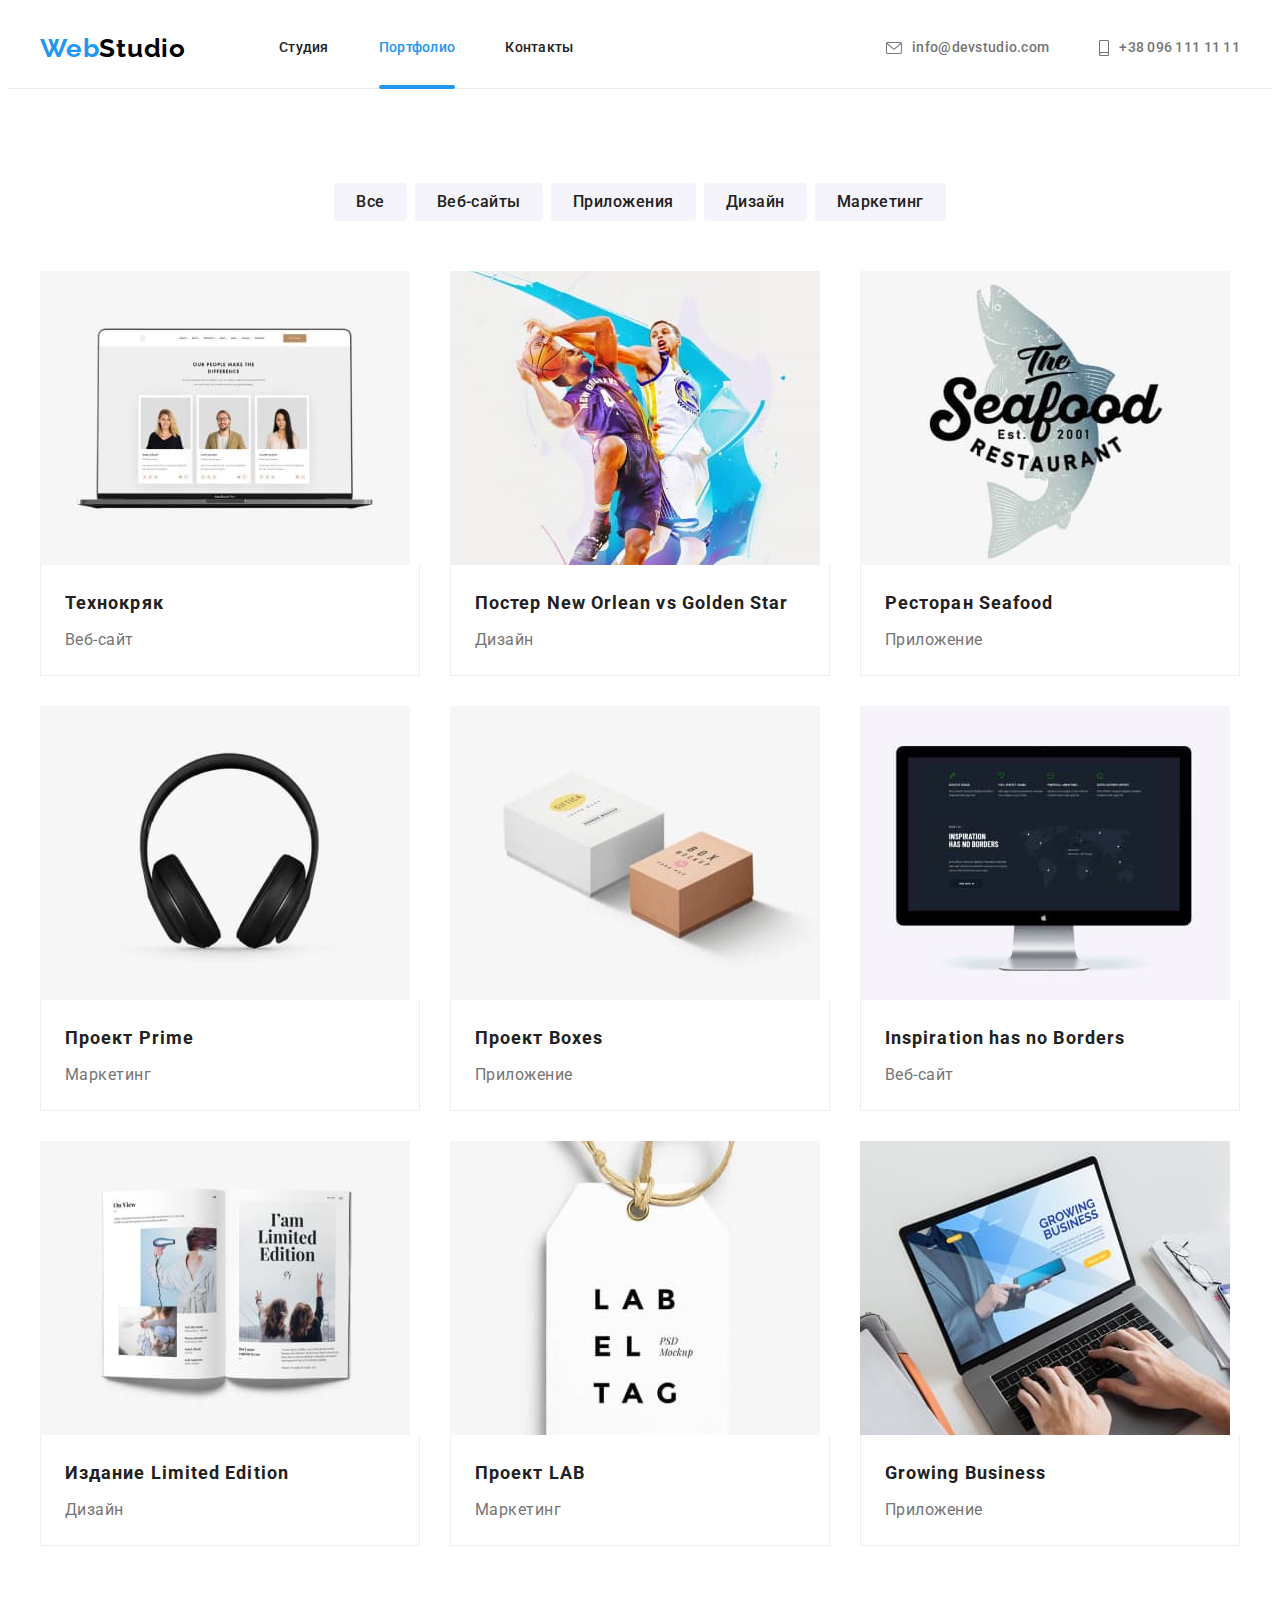
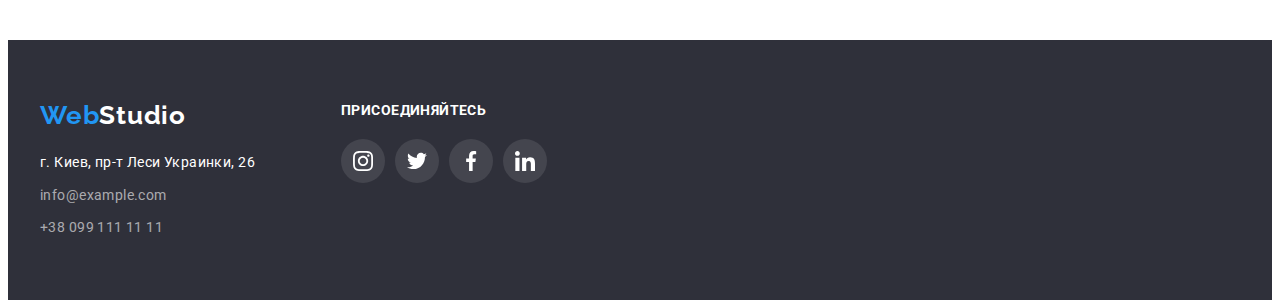
==== portfolio.html @ 13190b8b "Добавляет файлы из ДЗ-05" ====
<!DOCTYPE html>
<html lang="ru">
  <head>
    <meta charset="UTF-8" />
    <meta http-equiv="X-UA-Compatible" content="IE=edge" />
    <meta name="viewport" content="width=device-width, initial-scale=1.0" />
    <title>Портфолио</title>
    <link rel="preconnect" href="https://fonts.googleapis.com" />
    <link rel="preconnect" href="https://fonts.gstatic.com" crossorigin />
    <link
      href="https://fonts.googleapis.com/css2?family=Raleway:wght@700&family=Roboto:wght@400;500;700;900&display=swap"
      rel="stylesheet"
    />
    <link
      rel="stylesheet"
      href="https://cdnjs.cloudflare.com/ajax/libs/modern-normalize/1.1.0/modern-normalize.min.css"
      integrity="sha512-wpPYUAdjBVSE4KJnH1VR1HeZfpl1ub8YT/NKx4PuQ5NmX2tKuGu6U/JRp5y+Y8XG2tV+wKQpNHVUX03MfMFn9Q=="
      crossorigin="anonymous"
      referrerpolicy="no-referrer"
    />
    <link rel="stylesheet" href="./css/styles.css" />
  </head>
  <body>
    <!-- Шапка страницы -->
    <header class="page-header">
      <div class="container header-items">
        <nav class="main-nav">
          <a class="logo" href="./index.html"><span>Web</span>Studio</a>
          <ul class="nav-list">
            <li class="nav-list-item">
              <a class="link" href="./index.html">Студия</a>
            </li>
            <li class="nav-list-item">
              <a class="link current" href="./portfolio.html">Портфолио</a>
            </li>
            <li class="nav-list-item">
              <a class="link" href="">Контакты</a>
            </li>
          </ul>
        </nav>
        <ul class="contacts">
          <li class="contacts-item">
            <a class="contacts-link" href="mailto:info@devstudio.com">
              <svg class="icon-mail" width="16" height="12">
                <use href="./images/icons.svg#icon-mail"></use>
              </svg>
              info@devstudio.com
            </a>
          </li>
          <li class="contacts-item">
            <a class="contacts-link" href="tel:+380961111111">
              <svg class="icon-smartphone" width="10" height="16">
                <use href="./images/icons.svg#icon-smartphone"></use>
              </svg>
              +38 096 111 11 11
            </a>
          </li>
        </ul>
      </div>
    </header>
    <!-- Основной контент страницы -->
    <main>
      <section class="portfolio section">
        <div class="container">
          <h1 hidden>Примеры работ</h1>
          <ul class="filter-list">
            <li class="filter-list-item">
              <button class="filter-list-btn" type="button">Все</button>
            </li>
            <li class="filter-list-item">
              <button class="filter-list-btn" type="button">Веб-сайты</button>
            </li>
            <li class="filter-list-item">
              <button class="filter-list-btn" type="button">Приложения</button>
            </li>
            <li class="filter-list-item">
              <button class="filter-list-btn" type="button">Дизайн</button>
            </li>
            <li class="filter-list-item">
              <button class="filter-list-btn" type="button">Маркетинг</button>
            </li>
          </ul>
          <ul class="portfolio-list">
            <li class="item">
              <a class="link" href="">
                <div class="portfolio-overlay">
                  <img
                    class="image"
                    src="./images/filter-1.jpg"
                    alt="Веб-сайт на ноутбуке"
                    width="370"
                  />
                  <p class="portfolio-text">
                    Технокряк это современная площадка распространения коронавируса. Компании
                    используют эту платформу для цифрового шпионажа и атак на защищённые сервера
                    конкурентов.
                  </p>
                </div>
                <div class="portfolio-desc">
                  <h2 class="title">Технокряк</h2>
                  <p class="text">Веб-сайт</p>
                </div>
              </a>
            </li>
            <li class="item">
              <a class="link" href="">
                <div class="portfolio-overlay">
                  <img
                    class="image"
                    src="./images/filter-2.jpg"
                    alt="Постер с баскетболистами"
                    width="370"
                  />
                  <p class="portfolio-text">
                    Технокряк это современная площадка распространения коронавируса. Компании
                    используют эту платформу для цифрового шпионажа и атак на защищённые сервера
                    конкурентов.
                  </p>
                </div>
                <div class="portfolio-desc">
                  <h2 class="title">Постер New Orlean vs Golden Star</h2>
                  <p class="text">Дизайн</p>
                </div>
              </a>
            </li>
            <li class="item">
              <a class="link" href="">
                <div class="portfolio-overlay">
                  <img
                    class="image"
                    src="./images/filter-3.jpg"
                    alt="Логотип ресторана"
                    width="370"
                  />
                  <p class="portfolio-text">
                    Технокряк это современная площадка распространения коронавируса. Компании
                    используют эту платформу для цифрового шпионажа и атак на защищённые сервера
                    конкурентов.
                  </p>
                </div>
                <div class="portfolio-desc">
                  <h2 class="title">Ресторан Seafood</h2>
                  <p class="text">Приложение</p>
                </div>
              </a>
            </li>
            <li class="item">
              <a class="link" href="">
                <div class="portfolio-overlay">
                  <img class="image" src="./images/filter-4.jpg" alt="Наушники" width="370" />
                  <p class="portfolio-text">
                    Технокряк это современная площадка распространения коронавируса. Компании
                    используют эту платформу для цифрового шпионажа и атак на защищённые сервера
                    конкурентов.
                  </p>
                </div>
                <div class="portfolio-desc">
                  <h2 class="title">Проект Prime</h2>
                  <p class="text">Маркетинг</p>
                </div>
              </a>
            </li>
            <li class="item">
              <a class="link" href="">
                <div class="portfolio-overlay">
                  <img class="image" src="./images/filter-5.jpg" alt="Две коробки" width="370" />
                  <p class="portfolio-text">
                    Технокряк это современная площадка распространения коронавируса. Компании
                    используют эту платформу для цифрового шпионажа и атак на защищённые сервера
                    конкурентов.
                  </p>
                </div>
                <div class="portfolio-desc">
                  <h2 class="title">Проект Boxes</h2>
                  <p class="text">Приложение</p>
                </div>
              </a>
            </li>
            <li class="item">
              <a class="link" href="">
                <div class="portfolio-overlay">
                  <img
                    class="image"
                    src="./images/filter-6.jpg"
                    alt="Веб-сайт на мониторе"
                    width="370"
                  />
                  <p class="portfolio-text">
                    Технокряк это современная площадка распространения коронавируса. Компании
                    используют эту платформу для цифрового шпионажа и атак на защищённые сервера
                    конкурентов.
                  </p>
                </div>
                <div class="portfolio-desc">
                  <h2 class="title" lang="en">Inspiration has no Borders</h2>
                  <p class="text">Веб-сайт</p>
                </div>
              </a>
            </li>
            <li class="item">
              <a class="link" href="">
                <div class="portfolio-overlay">
                  <img
                    class="image"
                    src="./images/filter-7.jpg"
                    alt="Открытый журнал"
                    width="370"
                  />
                  <p class="portfolio-text">
                    Технокряк это современная площадка распространения коронавируса. Компании
                    используют эту платформу для цифрового шпионажа и атак на защищённые сервера
                    конкурентов.
                  </p>
                </div>
                <div class="portfolio-desc">
                  <h2 class="title">Издание Limited Edition</h2>
                  <p class="text">Дизайн</p>
                </div>
              </a>
            </li>
            <li class="item">
              <a class="link" href="">
                <div class="portfolio-overlay">
                  <img
                    class="image"
                    src="./images/filter-8.jpg"
                    alt="Бирка с названием проекта"
                    width="370"
                  />
                  <p class="portfolio-text">
                    Технокряк это современная площадка распространения коронавируса. Компании
                    используют эту платформу для цифрового шпионажа и атак на защищённые сервера
                    конкурентов.
                  </p>
                </div>
                <div class="portfolio-desc">
                  <h2 class="title">Проект LAB</h2>
                  <p class="text">Маркетинг</p>
                </div>
              </a>
            </li>
            <li class="item">
              <a class="link" href="">
                <div class="portfolio-overlay">
                  <img
                    class="image"
                    src="./images/filter-9.jpg"
                    alt="Приложение на ноутбуке"
                    width="370"
                  />
                  <p class="portfolio-text">
                    Технокряк это современная площадка распространения коронавируса. Компании
                    используют эту платформу для цифрового шпионажа и атак на защищённые сервера
                    конкурентов.
                  </p>
                </div>
                <div class="portfolio-desc">
                  <h2 class="title" lang="en">Growing Business</h2>
                  <p class="text">Приложение</p>
                </div>
              </a>
            </li>
          </ul>
        </div>
      </section>
    </main>
    <!-- Подвал сайта -->
    <footer class="page-footer">
      <div class="container footer-container">
        <div class="footer-left">
          <a class="logo footer-logo" href="./index.html"><span>Web</span>Studio</a>
          <address>
            <ul class="footer-contacts">
              <li class="item">
                <a
                  class="map"
                  href="https://goo.gl/maps/FamfgwnyAjWvc73h8"
                  target="_blank"
                  rel="norefferer noopener"
                  >г. Киев, пр-т Леси Украинки, 26
                </a>
              </li>
              <li class="item">
                <a class="footer-contacts-item" href="mailto:info@example.com">info@example.com</a>
              </li>
              <li class="item">
                <a class="footer-contacts-item" href="tel:+380991111111">+38 099 111 11 11</a>
              </li>
            </ul>
          </address>
        </div>
        <div class="footer-social">
          <b class="text">присоединяйтесь</b>
          <ul class="social-list">
            <li class="social-list-item">
              <a href="" class="social-link footer-social-link">
                <svg class="social-icon footer-social-icon" width="20" height="20">
                  <use href="./images/icons.svg#icon-instagram"></use>
                </svg>
              </a>
            </li>
            <li class="social-list-item">
              <a href="" class="social-link footer-social-link">
                <svg class="social-icon footer-social-icon" width="20" height="20">
                  <use href="./images/icons.svg#icon-twitter"></use>
                </svg>
              </a>
            </li>
            <li class="social-list-item">
              <a href="" class="social-link footer-social-link">
                <svg class="social-icon footer-social-icon" width="20" height="20">
                  <use href="./images/icons.svg#icon-facebook"></use>
                </svg>
              </a>
            </li>
            <li class="social-list-item">
              <a href="" class="social-link footer-social-link">
                <svg class="social-icon footer-social-icon" width="20" height="20">
                  <use href="./images/icons.svg#icon-linkedin"></use>
                </svg>
              </a>
            </li>
          </ul>
        </div>
      </div>
    </footer>
  </body>
</html>
---- css/styles.css ----
/* Палитра цветов текста:
основной цвет текста: #757575
вторичный цвет текста: #212121
цвет акцента: #2196F3
чёрный цвет: #000000
белый цвет: #ffffff
белый прозначный цвет: rgba(255, 255, 255, 0.6) */

/* Палитра цветов фона:
белый фон: #ffffff;
фон секции герой и футера: #2F303A
фон секции команда: #F5F4FA */

:root {
  --main-text-color: #757575;
  --title-text-color: #212121;
  --accent-color: #2196f3;
  --black-color: #000000;
  --white-color: #ffffff;
  --white-alpha-color: rgba(255, 255, 255, 0.6);

  --bg-dark-color: #2f303a;
  --bg-grey-color: #f5f4fa;
}

body {
  color: var(--main-text-color);

  font-family: 'Roboto', sans-serif;
}

ul {
  margin: 0;
  padding: 0;
  list-style: none;
}

h1,
h2,
h3,
h4,
h5,
h6,
p {
  margin: 0;
}

a {
  display: block;
}

.container {
  width: 1200px;
  margin-right: auto;
  margin-left: auto;
  padding-right: 15px;
  padding-left: 15px;

  /* outline: 1px solid tomato; */
}

.section {
  padding-top: 94px;
  padding-bottom: 94px;
}

/*-------- Шапка сайта --------*/

.page-header {
  border-bottom: 1px solid #ececec;

  background-color: var(--white-color);
}

.header-items {
  display: flex;
}

/*-------- Логотип --------*/

.logo {
  margin-right: 93px;

  color: var(--black-color);

  font-family: 'Raleway', sans-serif;
  font-weight: 700;
  font-size: 26px;
  line-height: 1.19;
  letter-spacing: 0.03em;
  text-decoration: none;
}

.logo span {
  color: var(--accent-color);
}

/*-------- Навигация сайта --------*/

.main-nav {
  display: flex;
  align-items: center;
}

.nav-list {
  display: flex;
}

.nav-list-item + .nav-list-item {
  margin-left: 50px;
}

.nav-list .link {
  display: block;
  padding-top: 32px;
  padding-bottom: 32px;

  color: var(--title-text-color);

  font-weight: 500;
  font-size: 14px;
  line-height: 1.14;
  letter-spacing: 0.02em;
  text-decoration: none;

  transition: color 250ms cubic-bezier(0.4, 0, 0.2, 1);
}

.nav-list .link:hover,
.nav-list .link:focus {
  color: var(--accent-color);
}

.nav-list .current {
  position: relative;

  color: var(--accent-color);
}

.nav-list .current::after {
  position: absolute;
  left: 0;
  bottom: -1px;

  content: '';
  width: 100%;
  height: 4px;
  border-radius: 2px;

  background-color: var(--accent-color);
}

/*-------- Контакты --------*/

.contacts {
  display: flex;
  margin-left: auto;
}

.contacts-item + .contacts-item {
  margin-left: 50px;
}

.contacts-link {
  display: flex;
  align-items: center;
  padding-top: 32px;
  padding-bottom: 32px;
  color: inherit;

  font-weight: 500;
  font-size: 14px;
  line-height: 1.14;
  letter-spacing: 0.02em;
  text-decoration: none;

  transition: color 250ms cubic-bezier(0.4, 0, 0.2, 1);
}

.contacts-link:hover,
.contacts-link:focus {
  color: var(--accent-color);
}

.icon-mail,
.icon-smartphone {
  fill: var(--main-text-color);
  margin-right: 10px;
}

.contacts-link:hover .icon-mail,
.contacts-link:focus .icon-mail,
.contacts-link:hover .icon-smartphone,
.contacts-link:focus .icon-smartphone {
  fill: var(--accent-color);
}

/*-------- Секция герой --------*/

.hero {
  max-width: 1600px;
  min-height: 600px;
  margin-left: auto;
  margin-right: auto;
  padding-top: 200px;
  padding-bottom: 200px;

  background-color: var(--bg-dark-color);
  background-image: linear-gradient(rgba(47, 48, 58, 0.4), rgba(47, 48, 58, 0.4)),
    url('../images/hero-bg.jpg');
  background-size: cover;
  background-repeat: no-repeat;
  background-position: center;

  text-align: center;
}

.hero-title {
  width: 696px;
  margin: 0 auto;
  margin-bottom: 30px;

  color: var(--white-color);

  font-weight: 900;
  font-size: 44px;
  line-height: 1.36;
  letter-spacing: 0.06em;
  text-transform: uppercase;
}

.hero-btn {
  min-width: 200px;
  padding: 10px 32px;
  border-radius: 4px;
  border: none;

  background-color: var(--accent-color);
  color: var(--white-color);

  font-family: inherit;
  font-weight: bold;
  font-size: 16px;
  line-height: 1.87;
  letter-spacing: 0.06em;
  cursor: pointer;

  transition: background-color 250ms cubic-bezier(0.4, 0, 0.2, 1);
}

.hero-btn:hover,
.hero-btn:focus {
  background-color: #188ce8;
}

/*-------- Секция особенности --------*/

.features-list {
  display: flex;
}

.features-list-item {
  width: calc((100% - 90px) / 4);
  margin-right: 30px;
}

.features-list-item:last-child {
  margin-right: 0;
}

.features-icon {
  display: flex;
  justify-content: center;
  align-items: center;
  height: 120px;
  margin-bottom: 30px;
  border-radius: 4px;
  background-color: var(--bg-grey-color);
}

.features-list .title {
  margin-bottom: 10px;

  color: var(--title-text-color);

  font-weight: 700;
  font-size: 14px;
  line-height: 1.14;
  letter-spacing: 0.03em;
  text-transform: uppercase;
}

.features-list .text {
  font-size: 14px;
  line-height: 1.71;
  letter-spacing: 0.03em;
}

/*-------- Секция чем мы занимаемся --------*/

.about {
  padding-top: 0;
}

.about-title,
.team-title,
.clients-title {
  margin-bottom: 50px;

  color: var(--title-text-color);

  font-weight: 700;
  font-size: 36px;
  line-height: 1.17;
  letter-spacing: 0.03em;
  text-align: center;
}

.about-list {
  display: flex;
  justify-content: space-between;
}

.about-list-item {
  position: relative;
}

.about-image {
  display: block;
}

.about-desc {
  position: absolute;
  bottom: 0;

  width: 100%;
  padding: 27px 0;

  color: var(--white-color);
  background-color: rgba(47, 48, 58, 0.8);

  font-weight: 700;
  font-size: 14px;
  line-height: 1.14;
  letter-spacing: 0.03em;
  text-align: center;
  text-transform: uppercase;
}

/*-------- Секция наша команда --------*/

.team {
  background-color: var(--bg-grey-color);
}

.team-list {
  display: flex;
  justify-content: space-between;
}

.team-card {
  padding-bottom: 30px;
  border-radius: 0 0 4px 4px;
  box-shadow: 0px 1px 3px rgba(0, 0, 0, 0.12), 0px 1px 1px rgba(0, 0, 0, 0.14),
    0px 2px 1px rgba(0, 0, 0, 0.2);

  background-color: var(--white-color);

  text-align: center;
}

.team-list .photo {
  display: block;
  margin-bottom: 30px;
}

.team-list .name {
  margin-bottom: 10px;

  color: var(--title-text-color);

  font-weight: 500;
  font-size: 16px;
  line-height: 1.19;
  letter-spacing: 0.03em;
}

.team-list .post {
  margin-bottom: 16px;

  font-size: 16px;
  line-height: 1.19;
  letter-spacing: 0.03em;
}

.social-list {
  display: flex;
  justify-content: center;
}

.social-list-item {
  width: 44px;
  height: 44px;
}

.social-list-item + .social-list-item {
  margin-left: 10px;
}

.social-link {
  display: flex;
  justify-content: center;
  align-items: center;
  width: 100%;
  height: 100%;
  border-radius: 50%;

  fill: #afb1b8;

  transition: background-color 250ms cubic-bezier(0.4, 0, 0.2, 1);
}

.social-link:hover,
.social-link:focus {
  background-color: var(--accent-color);
}

.social-icon {
  transition: fill 250ms cubic-bezier(0.4, 0, 0.2, 1);
}

.social-link:hover .social-icon,
.social-link:focus .social-icon {
  fill: var(--white-color);
}

/*-------- Секция клиенты --------*/

.clients-list {
  display: flex;
}

.clients-list-item {
  width: 170px;
  height: 92px;
}

.clients-list-item:not(:last-child) {
  margin-right: 30px;
}

.clients-list-link {
  display: flex;
  justify-content: center;
  align-items: center;
  width: 100%;
  height: 100%;
  border: 1px solid #afb1b8;
  border-radius: 4px;

  transition: border-color 250ms cubic-bezier(0.4, 0, 0.2, 1);
}

.clients-list-link:hover,
.clients-list-link:focus {
  border-color: var(--accent-color);
}

.clients-icon {
  fill: #afb1b8;

  transition: fill 250ms cubic-bezier(0.4, 0, 0.2, 1);
}

.clients-list-link:hover .clients-icon,
.clients-list-link:focus .clients-icon {
  fill: var(--accent-color);
}

/*-------- Футер сайта --------*/

.page-footer {
  padding-top: 60px;
  padding-bottom: 60px;

  background-color: var(--bg-dark-color);
}

.footer-container {
  display: flex;
}

.footer-left {
  width: 231px;
  margin-right: 70px;
}

.footer-logo {
  display: inline-block;
  margin-bottom: 20px;

  color: var(--white-color);
}

.footer-contacts > .item {
  margin-bottom: 9px;
}

.footer-contacts > .item:last-child {
  margin-bottom: 0;
}

.footer-contacts .map {
  color: var(--white-color);

  font-style: normal;
  font-size: 14px;
  line-height: 1.71;
  letter-spacing: 0.03em;
  text-decoration: none;

  transition: color 250ms cubic-bezier(0.4, 0, 0.2, 1);
}

.footer-contacts-item {
  color: var(--white-alpha-color);

  font-style: normal;
  font-size: 14px;
  line-height: 1.71;
  letter-spacing: 0.03em;
  text-decoration: none;

  transition: color 250ms cubic-bezier(0.4, 0, 0.2, 1);
}

.footer-contacts .map:hover,
.footer-contacts .map:focus,
.footer-contacts-item:hover,
.footer-contacts-item:focus {
  color: var(--accent-color);
}

.footer-social {
  width: 206px;
}

.footer-social > .text {
  display: inline-block;
  margin-bottom: 20px;

  color: var(--white-color);

  font-weight: 700;
  font-size: 14px;
  line-height: 1.14;
  letter-spacing: 0.03em;
  text-transform: uppercase;
}

.footer-social-link {
  background-color: rgba(255, 255, 255, 0.1);
  fill: var(--white-color);
}

/*-------- Страница Портфолио --------*/

.filter-list {
  display: flex;
  justify-content: center;
  margin-bottom: 50px;
}

.filter-list-item:not(:last-child) {
  margin-right: 8px;
}

.filter-list-btn {
  padding: 6px 22px;
  border-radius: 4px;
  border: none;

  color: var(--title-text-color);
  background-color: var(--bg-grey-color);

  font-family: inherit;
  font-weight: 500;
  font-size: 16px;
  line-height: 1.62;
  letter-spacing: 0.03em;
  cursor: pointer;

  transition: color 250ms cubic-bezier(0.4, 0, 0.2, 1),
    background-color 250ms cubic-bezier(0.4, 0, 0.2, 1),
    box-shadow 250ms cubic-bezier(0.4, 0, 0.2, 1);
}

.filter-list-btn:hover,
.filter-list-btn:focus {
  box-shadow: 0px 3px 1px rgba(0, 0, 0, 0.1), 0px 1px 2px rgba(0, 0, 0, 0.08),
    0px 2px 2px rgba(0, 0, 0, 0.12);

  color: var(--white-color);
  background-color: var(--accent-color);
}

.portfolio-list {
  display: flex;
  flex-wrap: wrap;
  margin-top: -30px;
  margin-left: -30px;
}

.portfolio-list .item {
  flex-basis: calc(100% / 3 - 30px);
  margin-top: 30px;
  margin-left: 30px;
}

.portfolio-list .link {
  color: inherit;
  text-decoration: none;

  transition: box-shadow 250ms cubic-bezier(0.4, 0, 0.2, 1);
}

.portfolio-list .link:hover,
.portfolio-list .link:focus {
  box-shadow: 0px 1px 1px rgba(0, 0, 0, 0.12), 0px 4px 4px rgba(0, 0, 0, 0.06),
    1px 4px 6px rgba(0, 0, 0, 0.16);
}

.portfolio-overlay {
  position: relative;

  overflow: hidden;
}

.portfolio-list .image {
  display: block;
  max-width: 100%;
  height: auto;
}

.portfolio-text {
  position: absolute;

  padding: 63px 24px;

  color: var(--white-color);
  background-color: rgba(33, 150, 243, 0.9);

  font-size: 18px;
  line-height: 1.56;
  letter-spacing: 0.03em;

  transform: translateY(0);

  transition: transform 250ms cubic-bezier(0.4, 0, 0.2, 1);
}

.portfolio-list .link:hover .portfolio-text,
.portfolio-list .link:focus .portfolio-text {
  transform: translateY(-100%);
}

.portfolio-desc {
  padding-top: 20px;
  padding-bottom: 20px;
  padding-left: 24px;
  padding-right: 24px;
  border: 1px solid #eeeeee;
  border-top: none;
}

.portfolio-list .title {
  margin-bottom: 4px;

  color: var(--title-text-color);

  font-weight: 700;
  font-size: 18px;
  line-height: 2;
  letter-spacing: 0.06em;
}

.portfolio-list .text {
  font-size: 16px;
  line-height: 1.87;
  letter-spacing: 0.03em;
}

/*-------- Бэкдроп и модальное окно --------*/
.backdrop {
  position: fixed;
  top: 0;

  width: 100%;
  height: 100%;

  background-color: rgba(0, 0, 0, 0.2);

  transition: opacity 250ms cubic-bezier(0.4, 0, 0.2, 1),
    visibility 250ms cubic-bezier(0.4, 0, 0.2, 1);
}

.backdrop.is-hidden {
  visibility: hidden;
  opacity: 0;
  pointer-events: none;
}

.backdrop.is-hidden .modal {
  transform: translate(-50%, -50%) scale(2);
}

.modal {
  position: absolute;
  top: 50%;
  left: 50%;

  transform: translate(-50%, -50%) scale(1);

  transition: transform 250ms cubic-bezier(0.4, 0, 0.2, 1);

  width: 528px;
  height: 581px;

  background-color: var(--white-color);
}

.close-btn {
  position: absolute;
  top: 8px;
  right: 8px;

  display: flex;
  justify-content: center;
  align-items: center;
  width: 30px;
  height: 30px;
  border: 1px solid rgba(0, 0, 0, 0.1);
  border-radius: 50%;

  background-color: transparent;
  cursor: pointer;
}

.icon-close {
  transition: fill 250ms cubic-bezier(0.4, 0, 0.2, 1);
}

.close-btn:hover .icon-close,
.close-btn:focus .icon-close {
  fill: var(--accent-color);
}
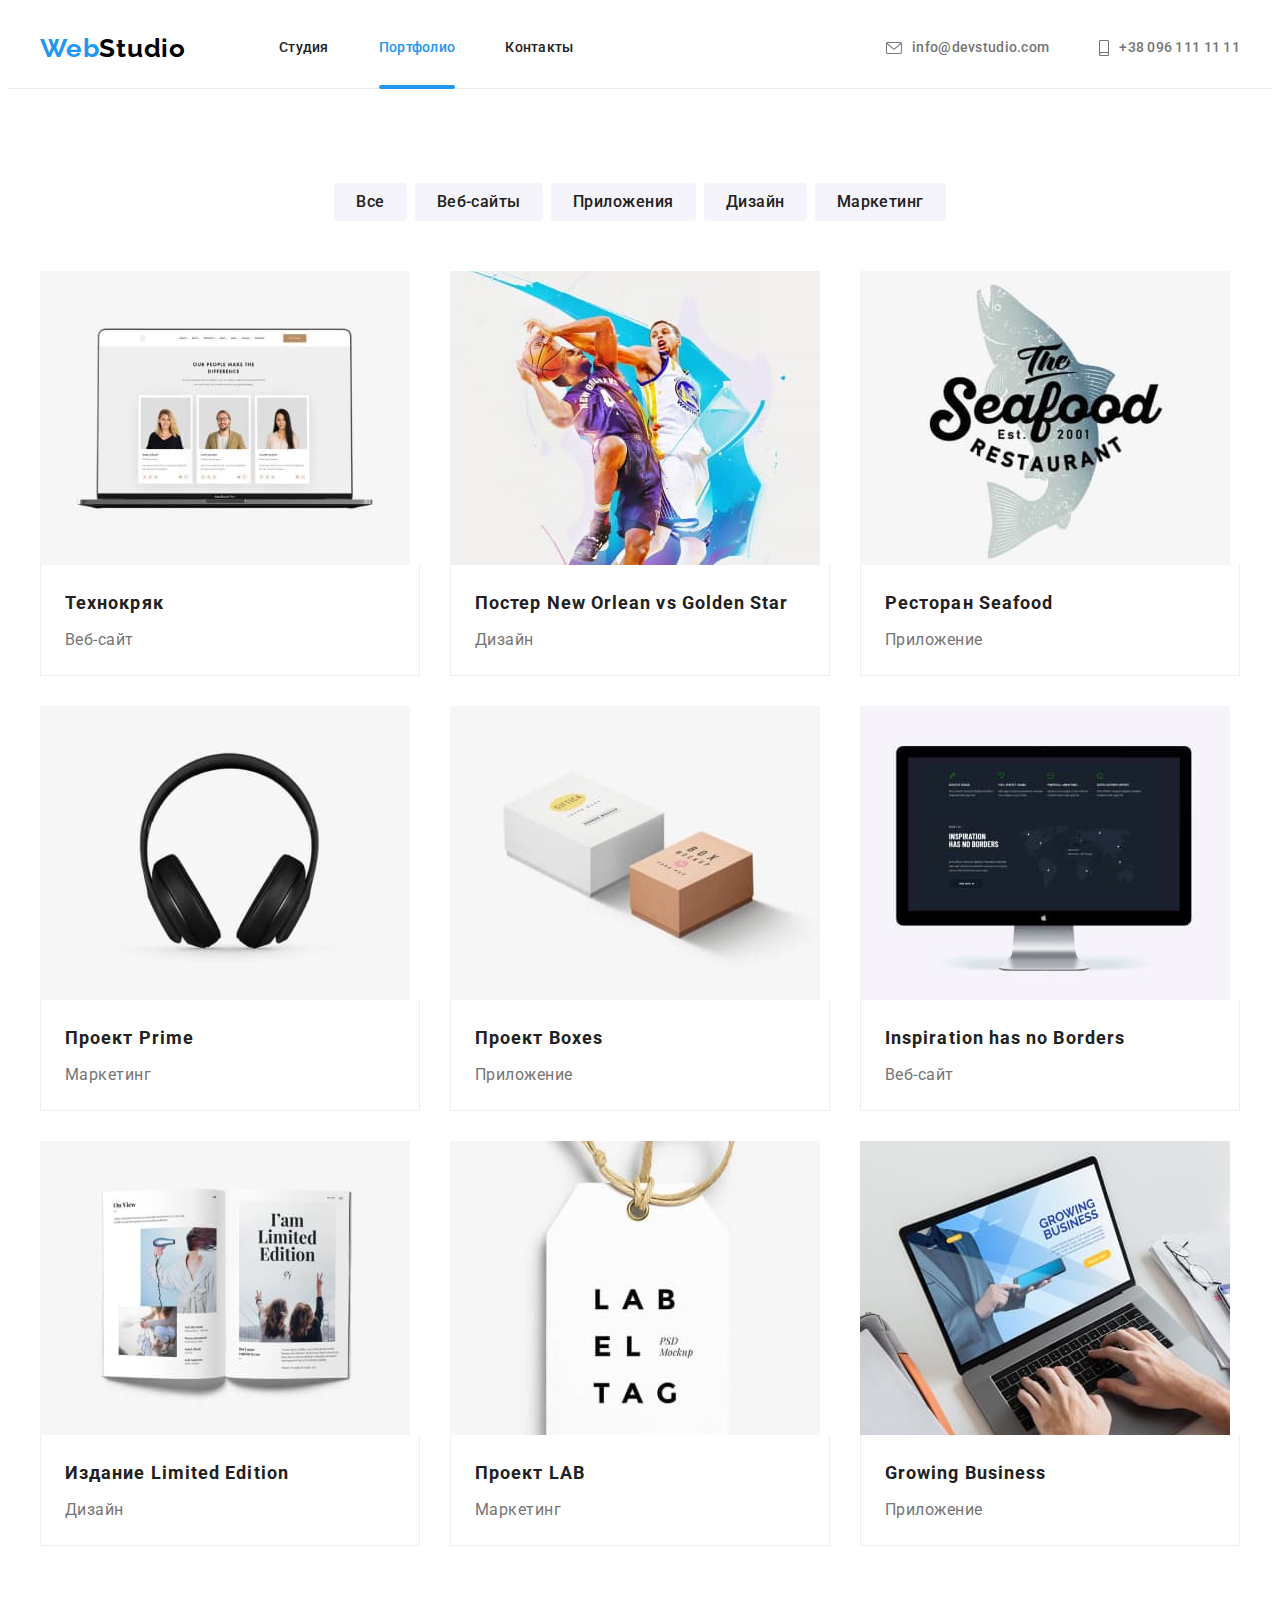
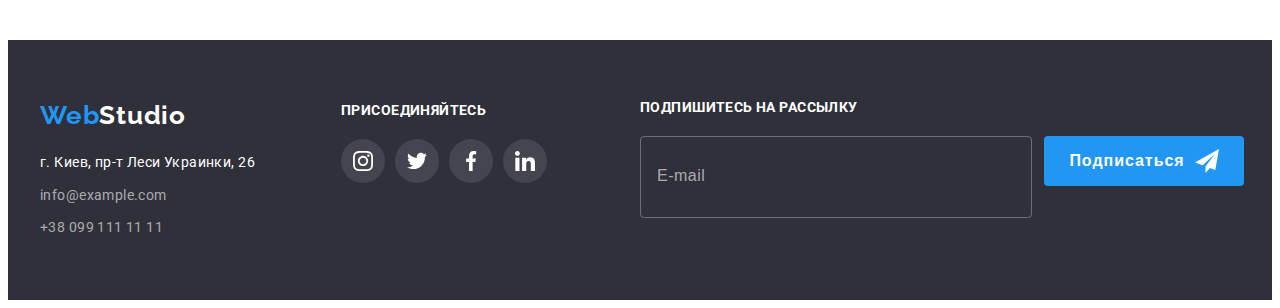
==== commit abd9e1a7: "Добавляет форму модального окна" ====
--- a/portfolio.html
+++ b/portfolio.html
@@ -322,6 +322,18 @@
             </li>
           </ul>
         </div>
+        <form class="footer-form">
+          <label for="email" class="text">Подпишитесь на рассылку</label>
+          <div class="footer-form-container">
+            <input type="email" class="form-email" name="email" id="email" placeholder="E-mail" />
+            <button type="submit" class="form-btn">
+              Подписаться
+              <svg class="icon-send" width="24" height="24">
+                <use href="./images/icons.svg#icon-send"></use>
+              </svg>
+            </button>
+          </div>
+        </form>
       </div>
     </footer>
   </body>
--- a/css/styles.css
+++ b/css/styles.css
@@ -55,13 +55,22 @@
   margin-left: auto;
   padding-right: 15px;
   padding-left: 15px;
-
-  /* outline: 1px solid tomato; */
 }
 
 .section {
   padding-top: 94px;
   padding-bottom: 94px;
+}
+
+.visually-hidden {
+  position: absolute;
+  width: 1px;
+  height: 1px;
+  margin: -1px;
+  padding: 0;
+  overflow: hidden;
+  border: 0;
+  clip: rect(0 0 0 0);
 }
 
 /*-------- Шапка сайта --------*/
@@ -229,9 +238,9 @@
   text-transform: uppercase;
 }
 
-.hero-btn {
+.btn {
   min-width: 200px;
-  padding: 10px 32px;
+  padding: 10px 10px;
   border-radius: 4px;
   border: none;
 
@@ -243,6 +252,7 @@
   font-size: 16px;
   line-height: 1.87;
   letter-spacing: 0.06em;
+  text-align: center;
   cursor: pointer;
 
   transition: background-color 250ms cubic-bezier(0.4, 0, 0.2, 1);
@@ -543,6 +553,7 @@
 
 .footer-social {
   width: 206px;
+  margin-right: 93px;
 }
 
 .footer-social > .text {
@@ -560,6 +571,71 @@
 
 .footer-social-link {
   background-color: rgba(255, 255, 255, 0.1);
+  fill: var(--white-color);
+}
+
+.footer-form > .text {
+  display: block;
+  margin-bottom: 20px;
+
+  color: var(--white-color);
+
+  font-weight: 700;
+  font-size: 14px;
+  line-height: 1.14;
+  letter-spacing: 0.03em;
+  text-transform: uppercase;
+}
+
+.footer-form-container {
+  display: flex;
+}
+
+.form-email {
+  width: 358px;
+  height: 50px;
+  padding: 15px 16px;
+  margin-right: 12px;
+  border: 1px solid rgba(255, 255, 255, 0.3);
+  border-radius: 4px;
+
+  background-color: transparent;
+  color: var(--white-color);
+}
+
+.form-email::placeholder {
+  font-size: 16px;
+  line-height: 1.25;
+  letter-spacing: 0.03em;
+
+  color: rgba(255, 255, 255, 0.6);
+}
+
+.form-btn {
+  display: flex;
+  justify-content: center;
+  align-items: center;
+
+  width: 200px;
+  height: 50px;
+  padding-top: 10px;
+  padding-bottom: 10px;
+  border: none;
+  border-radius: 4px;
+
+  color: var(--white-color);
+  background-color: var(--accent-color);
+
+  font-weight: 700;
+  font-size: 16px;
+  line-height: 1.87;
+  letter-spacing: 0.06em;
+  cursor: pointer;
+}
+
+.icon-send {
+  margin-left: 10px;
+
   fill: var(--white-color);
 }
 
@@ -718,13 +794,13 @@
   position: absolute;
   top: 50%;
   left: 50%;
+  width: 528px;
+  min-height: 581px;
+  padding: 40px;
 
   transform: translate(-50%, -50%) scale(1);
 
   transition: transform 250ms cubic-bezier(0.4, 0, 0.2, 1);
-
-  width: 528px;
-  height: 581px;
 
   background-color: var(--white-color);
 }
@@ -754,3 +830,133 @@
 .close-btn:focus .icon-close {
   fill: var(--accent-color);
 }
+
+.modal-form {
+  text-align: center;
+}
+
+.modal-title {
+  margin-bottom: 12px;
+
+  color: var(--title-text-color);
+
+  font-weight: 700;
+  font-size: 20px;
+  line-height: 1.15;
+  letter-spacing: 0.03em;
+}
+
+.modal-label {
+  display: block;
+  margin-bottom: 4px;
+
+  font-size: 12px;
+  line-height: 1.17;
+  letter-spacing: 0.01em;
+  text-align: left;
+}
+
+.input-wrapper {
+  position: relative;
+  margin-bottom: 10px;
+}
+
+.modal-input {
+  width: 100%;
+  height: 40px;
+  padding-left: 42px;
+  padding-right: 20px;
+  border: 1px solid rgba(33, 33, 33, 0.2);
+  border-radius: 4px;
+  outline: none;
+
+  transition: border-color 250ms cubic-bezier(0.4, 0, 0.2, 1);
+}
+
+.modal-input:focus {
+  border-color: var(--accent-color);
+}
+
+.modal-input:focus + .modal-icon {
+  fill: var(--accent-color);
+}
+
+.modal-icon {
+  position: absolute;
+  top: 50%;
+  left: 12px;
+
+  transform: translateY(-50%);
+  transition: fill 250ms cubic-bezier(0.4, 0, 0.2, 1);
+
+  fill: #212121;
+}
+
+.modal-comment {
+  width: 100%;
+  height: 120px;
+  padding: 12px 16px;
+  margin-bottom: 20px;
+  border: 1px solid rgba(33, 33, 33, 0.2);
+  border-radius: 4px;
+  outline: none;
+  resize: none;
+
+  transition: border-color 250ms cubic-bezier(0.4, 0, 0.2, 1);
+}
+
+.modal-comment::placeholder {
+  color: rgba(117, 117, 117, 0.5);
+
+  font-size: 12px;
+  line-height: 1.17;
+  letter-spacing: 0.01em;
+}
+
+.modal-comment:focus {
+  border-color: var(--accent-color);
+}
+
+.modal-checkbox:checked + .checkbox-label span {
+  border: none;
+  background-color: var(--accent-color);
+}
+
+.checkbox-label {
+  display: flex;
+  align-items: center;
+  justify-content: center;
+  margin-bottom: 30px;
+
+  font-size: 14px;
+  line-height: 1.71;
+  letter-spacing: 0.03em;
+}
+
+.checkbox-label span {
+  display: flex;
+  align-items: center;
+  justify-content: center;
+  width: 16px;
+  height: 15px;
+  margin-right: 7px;
+  border: 2px solid #212121;
+  border-radius: 2px;
+}
+
+.modal-link {
+  margin-left: 3px;
+
+  color: var(--accent-color);
+  text-decoration: underline;
+}
+
+.modal-btn {
+  box-shadow: 0px 4px 4px rgba(0, 0, 0, 0.15);
+  transition: background-color 250ms cubic-bezier(0.4, 0, 0.2, 1);
+}
+
+.modal-btn:hover,
+.modal-btn:focus {
+  background-color: #188ce8;
+}
